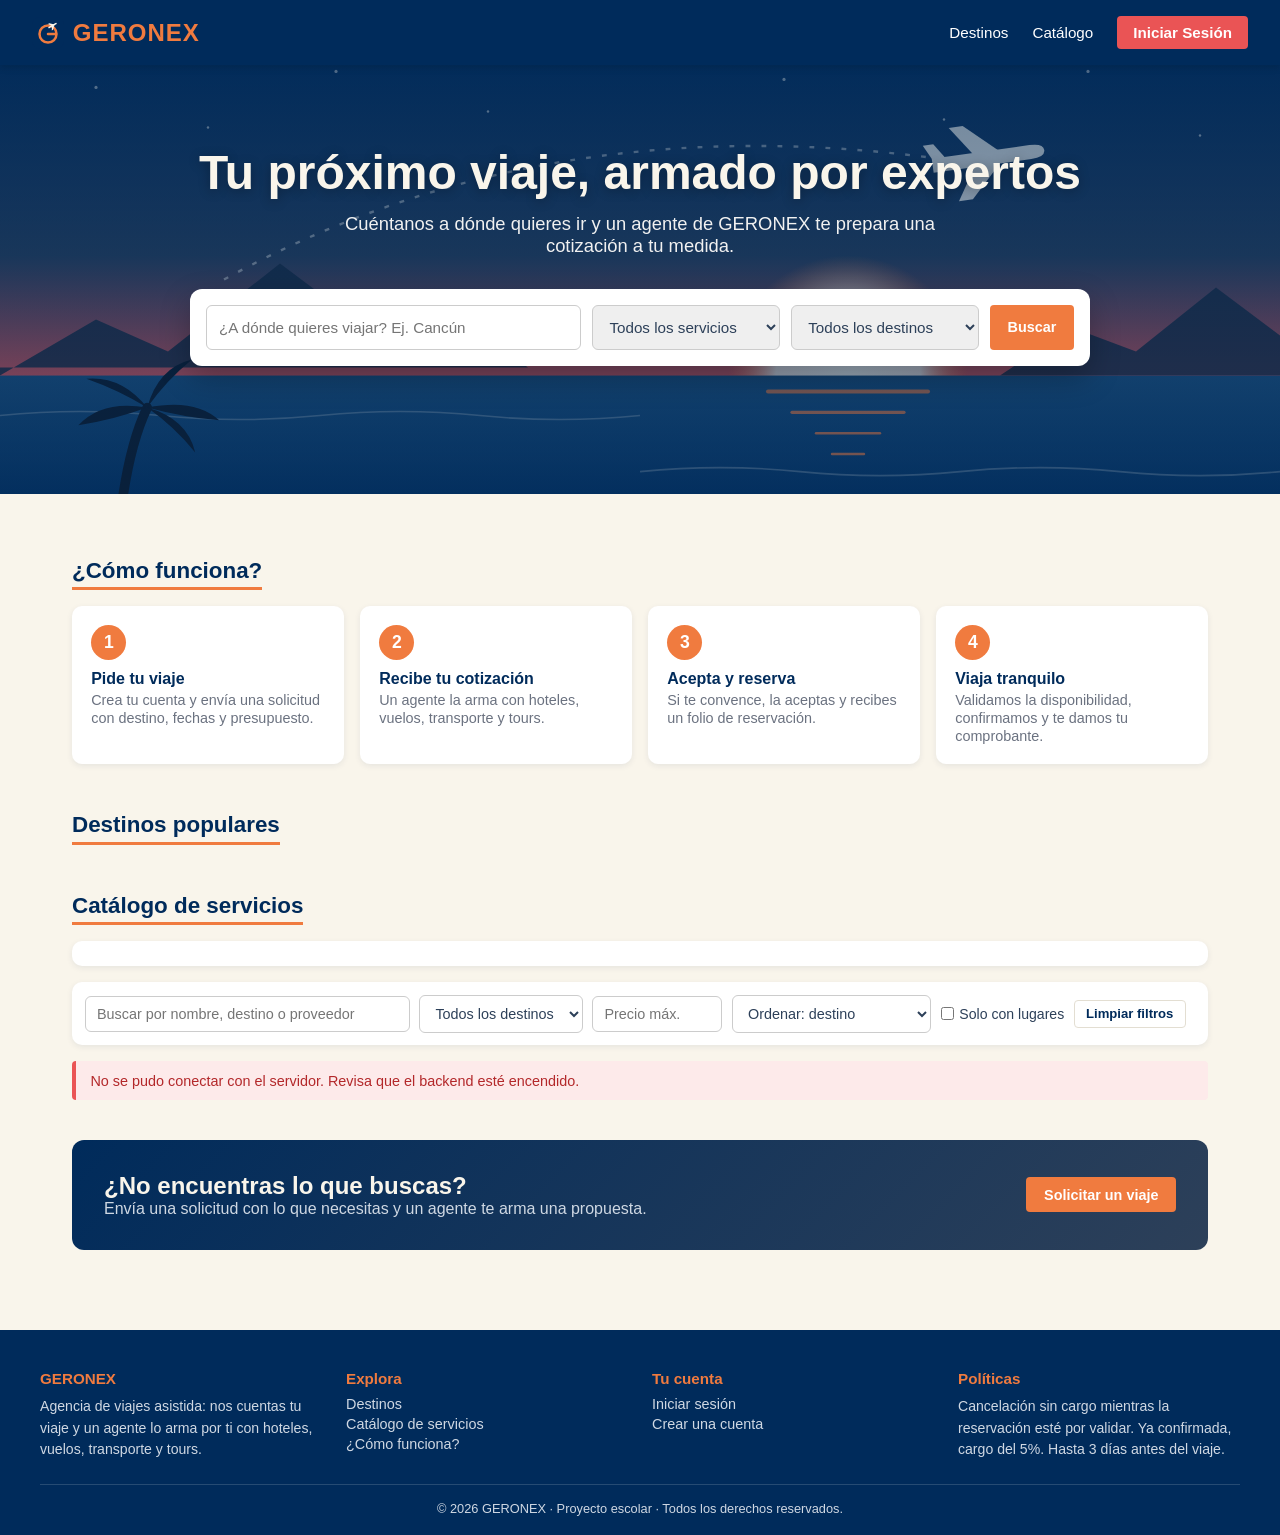
==== GERONEX_Equipo5/index.html @ c66e78e4 "Cambios 2" ====
<!DOCTYPE html>
<html lang="es">
<head>
    <meta charset="UTF-8">
    <meta name="viewport" content="width=device-width, initial-scale=1.0">
    <title>GERONEX - Agencia de Viajes</title>
    <link rel="icon" href="img/logo.svg" type="image/svg+xml">
    <link rel="stylesheet" href="css/geronex.css">
    <style>
        .hero { position:relative; text-align:center; padding:5rem 2rem 6rem; color:#fff;
            background:linear-gradient(rgba(0,43,91,.55), rgba(0,43,91,.35)), url('img/portada.svg') no-repeat center/cover, var(--navy); }
        .hero h1 { font-size:clamp(2rem, 5vw, 3rem); margin-bottom:.8rem; color:var(--bg-color); text-shadow:0 2px 12px rgba(0,0,0,.3); }
        .hero p { font-size:1.15rem; margin:0 auto 2rem; color:#f1f1f1; max-width:640px; }
        .search-box { background:#fff; padding:1rem; border-radius:12px; display:grid; grid-template-columns:2fr 1fr 1fr auto; gap:.7rem; box-shadow:0 12px 30px rgba(0,0,0,.25); max-width:900px; margin:0 auto; }
        .search-box input, .search-box select { padding:.75rem; border:1px solid #ccc; border-radius:6px; font-size:.95rem; color:var(--slate); min-width:0; }
        .hero-datos { display:flex; justify-content:center; gap:2.5rem; flex-wrap:wrap; margin-top:2rem; }
        .hero-datos div { font-size:.85rem; color:#e8eef5; }
        .hero-datos b { display:block; font-size:1.6rem; color:var(--orange); }
        .pasos { display:grid; grid-template-columns:repeat(auto-fit,minmax(200px,1fr)); gap:1rem; margin-bottom:1rem; }
        .paso { background:#fff; border-radius:10px; padding:1.2rem; box-shadow:0 2px 6px rgba(0,43,91,.08); position:relative; overflow:hidden; }
        .paso b { display:flex; align-items:center; justify-content:center; width:2.2rem; height:2.2rem; border-radius:50%; background:var(--orange); color:#fff; font-size:1.1rem; margin-bottom:.6rem; }
        .paso strong { display:block; color:var(--navy); margin-bottom:.2rem; }
        .paso span { color:var(--gris); font-size:.9rem; }
        .destinos { display:grid; grid-template-columns:repeat(auto-fill,minmax(210px,1fr)); gap:1rem; }
        .destino { position:relative; height:170px; border-radius:12px; overflow:hidden; cursor:pointer; border:none; padding:0; text-align:left; box-shadow:0 2px 8px rgba(0,43,91,.12); background:var(--slate); }
        .destino img { width:100%; height:100%; object-fit:cover; transition:transform .5s; }
        .destino:hover img, .destino:focus-visible img { transform:scale(1.07); }
        .destino div { position:absolute; inset:auto 0 0 0; padding:.8rem 1rem; color:#fff; background:linear-gradient(transparent, rgba(0,20,45,.85)); }
        .destino h3 { font-size:1.15rem; }
        .destino span { font-size:.82rem; color:#f1e9d8; }
        .chips { display:flex; gap:.5rem; flex-wrap:wrap; }
        .chip { border:1px solid var(--borde); background:#fff; color:var(--slate); padding:.45rem .9rem; border-radius:999px; cursor:pointer; font-size:.88rem; }
        .chip.activo { background:var(--navy); color:#fff; border-color:var(--navy); }
        .detalle-servicio { max-width:560px; }
        .detalle-servicio img { width:100%; height:200px; object-fit:cover; display:block; }
        .detalle-servicio .cuerpo { padding:1.3rem 1.5rem 1.5rem; }
        .cta { background:linear-gradient(135deg,var(--navy),var(--slate)); color:#fff; border-radius:12px; padding:2rem; display:flex; justify-content:space-between; align-items:center; gap:1rem; flex-wrap:wrap; margin-top:2.5rem; }
        .cta h2 { color:var(--bg-color); }
        .cta p { color:#cfd8e3; }
        @media (max-width:760px) { .search-box { grid-template-columns:1fr; } .hero { padding:3rem 1rem 4rem; } }
    </style>
</head>
<body>
    <nav>
        <a href="index.html" class="nav-logo">GERONEX</a>
        <ul class="nav-links">
            <li><a href="#destinos">Destinos</a></li>
            <li><a href="#catalogo">Catálogo</a></li>
            <li id="nav-sesion"><a href="login.html" class="btn-login-nav">Iniciar Sesión</a></li>
        </ul>
    </nav>

    <header class="hero">
        <h1>Tu próximo viaje, armado por expertos</h1>
        <p>Cuéntanos a dónde quieres ir y un agente de GERONEX te prepara una cotización a tu medida.</p>
        <form class="search-box" id="form-buscar">
            <input type="search" id="buscar-texto" placeholder="¿A dónde quieres viajar? Ej. Cancún" aria-label="Buscar destino o servicio">
            <select id="buscar-categoria" aria-label="Tipo de servicio"><option value="">Todos los servicios</option></select>
            <select id="buscar-destino" aria-label="Destino"><option value="">Todos los destinos</option></select>
            <button class="btn btn-primario" type="submit">Buscar</button>
        </form>
        <div class="hero-datos" id="hero-datos"></div>
    </header>

    <main class="pagina">
        <h2 class="section-title" id="como-funciona">¿Cómo funciona?</h2>
        <div class="pasos">
            <div class="paso"><b>1</b><strong>Pide tu viaje</strong><span>Crea tu cuenta y envía una solicitud con destino, fechas y presupuesto.</span></div>
            <div class="paso"><b>2</b><strong>Recibe tu cotización</strong><span>Un agente la arma con hoteles, vuelos, transporte y tours.</span></div>
            <div class="paso"><b>3</b><strong>Acepta y reserva</strong><span>Si te convence, la aceptas y recibes un folio de reservación.</span></div>
            <div class="paso"><b>4</b><strong>Viaja tranquilo</strong><span>Validamos la disponibilidad, confirmamos y te damos tu comprobante.</span></div>
        </div>

        <h2 class="section-title" id="destinos">Destinos populares</h2>
        <div class="destinos" id="lista-destinos"><div class="esqueleto"></div><div class="esqueleto"></div><div class="esqueleto"></div></div>

        <h2 class="section-title" id="catalogo">Catálogo de servicios</h2>
        <div class="barra-filtros">
            <div class="chips" id="chips"></div>
        </div>
        <div class="barra-filtros">
            <input type="search" id="f-texto" placeholder="Buscar por nombre, destino o proveedor" aria-label="Buscar en el catálogo">
            <select id="f-destino" aria-label="Destino"><option value="">Todos los destinos</option></select>
            <input type="number" id="f-precio" min="0" step="500" placeholder="Precio máx." aria-label="Precio máximo" style="width:130px">
            <select id="f-orden" aria-label="Ordenar">
                <option value="">Ordenar: destino</option>
                <option value="precio-asc">Precio: menor a mayor</option>
                <option value="precio-desc">Precio: mayor a menor</option>
                <option value="nombre">Nombre (A-Z)</option>
                <option value="cupo">Más lugares disponibles</option>
            </select>
            <label><input type="checkbox" id="f-disponibles"> Solo con lugares</label>
            <button class="btn btn-claro btn-chico" type="button" id="f-limpiar">Limpiar filtros</button>
            <span class="contador" id="contador"></span>
        </div>
        <div id="msg-catalogo" class="msg"></div>
        <div class="grid" id="grid"><div class="esqueleto"></div><div class="esqueleto"></div><div class="esqueleto"></div></div>

        <div class="cta">
            <div><h2>¿No encuentras lo que buscas?</h2><p>Envía una solicitud con lo que necesitas y un agente te arma una propuesta.</p></div>
            <a class="btn btn-primario" href="#" id="btn-solicitar">Solicitar un viaje</a>
        </div>
    </main>

    <footer><p>&copy; 2026 GERONEX - Todos los derechos reservados.</p></footer>

    <script src="js/geronex.js"></script>
    <script>
        pintarNav();
        let catalogo = [];
        let categoriaActual = '';
        const $ = id => document.getElementById(id);
        const capital = t => t.charAt(0) + t.slice(1).toLowerCase();

        // Solo los clientes solicitan viajes. Sin sesión, se les invita a entrar.
        function irASolicitar(destino) {
            const rol = Sesion.token() ? Sesion.rol() : null;
            if (!rol) {
                toast('Necesitas iniciar sesión o crear una cuenta para solicitar un viaje.', 'info');
                setTimeout(() => { location.href = 'login.html' + (destino ? '?destino=' + encodeURIComponent(destino) : ''); }, 1200);
            } else if (rol !== 'CLIENTE') {
                toast('Esta opción es para clientes. Tu cuenta es de ' + (NOMBRE_ROL[rol] || rol) + '.', 'error');
            } else {
                location.href = 'cliente.html' + (destino ? '?destino=' + encodeURIComponent(destino) : '');
            }
        }
        $('btn-solicitar').addEventListener('click', ev => { ev.preventDefault(); irASolicitar(); });

        // ------------------------------------------------ destinos populares
        function pintarDestinos() {
            const porDestino = new Map();
            for (const s of catalogo) {
                const d = porDestino.get(s.destino) || { destino: s.destino, servicios: 0, desde: Infinity };
                d.servicios++;
                d.desde = Math.min(d.desde, Number(s.precio));
                porDestino.set(s.destino, d);
            }
            const lista = [...porDestino.values()].sort((a, b) => b.servicios - a.servicios);
            $('lista-destinos').innerHTML = lista.map(d => `
                <button class="destino" data-ir-destino="${esc(d.destino)}" aria-label="Ver servicios en ${esc(d.destino)}">
                    <img src="${imagenDestino(d.destino)}" alt="" loading="lazy">
                    <div><h3>${esc(d.destino)}</h3><span>${d.servicios} servicio(s) · desde ${dinero(d.desde)}</span></div>
                </button>`).join('');
            $('hero-datos').innerHTML = `<div><b>${lista.length}</b>destinos</div><div><b>${catalogo.length}</b>servicios</div>
                <div><b>${new Set(catalogo.map(s => s.proveedor)).size}</b>proveedores</div>`;
            for (const sel of [$('f-destino'), $('buscar-destino')]) {
                sel.insertAdjacentHTML('beforeend', lista.map(d => `<option value="${esc(d.destino)}">${esc(d.destino)}</option>`).join(''));
            }
        }

        $('lista-destinos').addEventListener('click', ev => {
            const b = ev.target.closest('[data-ir-destino]');
            if (!b) return;
            $('f-destino').value = b.dataset.irDestino;
            pintarCatalogo();
            $('catalogo').scrollIntoView({ behavior: 'smooth' });
        });

        // ------------------------------------------------ categorías
        async function cargarCategorias() {
            try {
                const categorias = await api('/categorias', { publica: true });
                const chips = $('chips');
                chips.innerHTML = '<button class="chip activo" data-cat="">🌎 Todos</button>' + categorias.map(c =>
                    `<button class="chip" data-cat="${esc(c.nombre)}">${ICONO_CATEGORIA[c.nombre] || ''} ${esc(NOMBRE_CATEGORIA[c.nombre] || capital(c.nombre))}</button>`).join('');
                $('buscar-categoria').insertAdjacentHTML('beforeend', categorias.map(c =>
                    `<option value="${esc(c.nombre)}">${esc(NOMBRE_CATEGORIA[c.nombre] || capital(c.nombre))}</option>`).join(''));
            } catch (e) { /* si falla, el catálogo mostrará el error */ }
        }
        $('chips').addEventListener('click', ev => {
            const chip = ev.target.closest('.chip');
            if (!chip) return;
            categoriaActual = chip.dataset.cat;
            pintarCatalogo();
        });

        // ------------------------------------------------ catálogo
        function filtrados() {
            const texto = normalizar($('f-texto').value);
            const destino = $('f-destino').value;
            const precioMax = Number($('f-precio').value) || Infinity;
            const soloDisponibles = $('f-disponibles').checked;
            const lista = catalogo.filter(s => (!categoriaActual || s.categoria === categoriaActual)
                && (!destino || s.destino === destino)
                && Number(s.precio) <= precioMax
                && (!soloDisponibles || s.cupoDisponible > 0)
                && (!texto || normalizar(s.nombre + ' ' + s.destino + ' ' + s.proveedor + ' ' + (s.descripcion || '')).includes(texto)));
            const orden = $('f-orden').value;
            const comparar = {
                'precio-asc': (a, b) => a.precio - b.precio, 'precio-desc': (a, b) => b.precio - a.precio,
                'nombre': (a, b) => a.nombre.localeCompare(b.nombre, 'es'), 'cupo': (a, b) => b.cupoDisponible - a.cupoDisponible
            }[orden];
            return comparar ? lista.sort(comparar) : lista;
        }

        function etiquetaCupo(s) {
            if (s.cupoDisponible <= 0) return '<span class="cupo agotado">Agotado</span>';
            if (s.cupoDisponible <= 5) return `<span class="cupo pocos">¡Quedan ${s.cupoDisponible}!</span>`;
            return `<span class="cupo">${s.cupoDisponible} disponibles</span>`;
        }

        function pintarCatalogo() {
            document.querySelectorAll('.chip').forEach(c => c.classList.toggle('activo', c.dataset.cat === categoriaActual));
            const lista = filtrados();
            $('contador').textContent = `${lista.length} de ${catalogo.length} servicios`;
            if (!lista.length) {
                $('grid').innerHTML = '<div class="vacio" style="grid-column:1/-1">No encontramos servicios con esos filtros. Prueba con otros o <a href="#" data-solicitar>solicita un viaje</a> y un agente te ayuda.</div>';
                return;
            }
            const puedeSolicitar = !Sesion.token() || Sesion.rol() === 'CLIENTE';
            $('grid').innerHTML = lista.map(s => `
                <article class="card">
                    <div class="card-imagen"><img src="${imagenDestino(s.destino)}" alt="${esc(s.destino)}" loading="lazy">
                        <span class="etiqueta">${ICONO_CATEGORIA[s.categoria] || ''} ${esc(s.categoria)}</span>${etiquetaCupo(s)}</div>
                    <div class="card-content">
                        <h3>${esc(s.nombre)}</h3>
                        <div class="meta" style="margin-bottom:.4rem">📍 ${esc(s.destino)} · ${esc(s.proveedor)}</div>
                        <p>${esc(s.descripcion || '')}</p>
                        <div class="precio">${dinero(s.precio)} <small>${esc(s.unidad)}</small></div>
                        <div class="acciones">
                            <button class="btn btn-claro" data-detalle="${s.idServicio}">Ver detalle</button>
                            ${puedeSolicitar ? `<button class="btn btn-azul" data-destino="${esc(s.destino)}">Solicitar</button>` : ''}
                        </div>
                    </div>
                </article>`).join('');
        }

        async function cargarServicios() {
            try {
                catalogo = await api('/servicios', { publica: true });
                ocultarMensaje('msg-catalogo');
                pintarDestinos();
                pintarCatalogo();
            } catch (e) {
                $('grid').innerHTML = '';
                $('lista-destinos').innerHTML = '';
                mostrarMensaje('msg-catalogo', textoError(e), 'error');
            }
        }

        // Detalle de un servicio en una ventana
        function abrirDetalle(id) {
            const s = catalogo.find(x => x.idServicio === id);
            if (!s) return;
            const puedeSolicitar = !Sesion.token() || Sesion.rol() === 'CLIENTE';
            const d = document.createElement('dialog');
            d.className = 'dialogo detalle-servicio';
            d.innerHTML = `<img src="${imagenDestino(s.destino)}" alt="${esc(s.destino)}">
                <div class="cuerpo">
                    <div class="fila-titulo"><h3>${esc(s.nombre)}</h3><span class="badge">${ICONO_CATEGORIA[s.categoria] || ''} ${esc(s.categoria)}</span></div>
                    <p style="margin:.4rem 0 1rem">${esc(s.descripcion || 'Sin descripción.')}</p>
                    <div class="datos-grid">
                        <div><span>Destino</span>${esc(s.destino)}</div>
                        <div><span>Proveedor</span>${esc(s.proveedor)}</div>
                        <div><span>Precio</span><strong>${dinero(s.precio)}</strong> ${esc(s.unidad)}</div>
                        <div><span>Disponibilidad</span>${s.cupoDisponible > 0 ? s.cupoDisponible + ' lugares' : 'Agotado'}</div>
                    </div>
                    <p class="meta" style="margin-top:1rem">El precio final lo confirma tu agente en la cotización, según tus fechas y número de personas.</p>
                    <div class="acciones" style="justify-content:flex-end">
                        <button class="btn btn-claro" data-cerrar>Cerrar</button>
                        ${puedeSolicitar ? `<button class="btn btn-primario" data-destino="${esc(s.destino)}">Solicitar viaje a ${esc(s.destino)}</button>` : ''}
                    </div>
                </div>`;
            document.body.appendChild(d);
            const cerrar = () => { d.close(); d.remove(); };
            d.addEventListener('cancel', ev => { ev.preventDefault(); cerrar(); });
            d.addEventListener('click', ev => {
                if (ev.target === d || ev.target.closest('[data-cerrar]')) return cerrar();
                const b = ev.target.closest('[data-destino]');
                if (b) { cerrar(); irASolicitar(b.dataset.destino); }
            });
            d.showModal();
        }

        $('grid').addEventListener('click', ev => {
            const detalle = ev.target.closest('[data-detalle]');
            if (detalle) return abrirDetalle(Number(detalle.dataset.detalle));
            const boton = ev.target.closest('[data-destino]');
            if (boton) return irASolicitar(boton.dataset.destino);
            if (ev.target.closest('[data-solicitar]')) { ev.preventDefault(); irASolicitar($('f-destino').value); }
        });

        for (const id of ['f-texto', 'f-precio']) $(id).addEventListener('input', pintarCatalogo);
        for (const id of ['f-destino', 'f-orden', 'f-disponibles']) $(id).addEventListener('change', pintarCatalogo);
        $('f-limpiar').addEventListener('click', () => {
            $('f-texto').value = ''; $('f-destino').value = ''; $('f-precio').value = ''; $('f-orden').value = '';
            $('f-disponibles').checked = false; categoriaActual = '';
            pintarCatalogo();
        });

        // El buscador de la portada llena los filtros del catálogo
        $('form-buscar').addEventListener('submit', ev => {
            ev.preventDefault();
            categoriaActual = $('buscar-categoria').value;
            $('f-texto').value = $('buscar-texto').value;
            $('f-destino').value = $('buscar-destino').value;
            pintarCatalogo();
            $('catalogo').scrollIntoView({ behavior: 'smooth' });
        });

        cargarCategorias().then(cargarServicios);
    </script>
</body>
</html>
---- GERONEX_Equipo5/css/geronex.css ----
/* =====================================================================
   GERONEX - estilos compartidos (misma paleta de siempre)
   ===================================================================== */
:root { --bg-color:#F9F5EB; --coral:#EA5455; --orange:#F07B3F; --slate:#2D4059; --navy:#002B5B;
        --borde:#e3ded2; --gris:#6b7280; --verde:#1f7a4d; --verde-claro:#e6f4ec; --ambar:#a15c07; --ambar-claro:#fdf1dc; }
* { margin:0; padding:0; box-sizing:border-box; font-family:'Segoe UI',Tahoma,Geneva,Verdana,sans-serif; }
body { background:var(--bg-color); color:var(--slate); min-height:100vh; display:flex; flex-direction:column; }
main { flex:1; }

/* ---------- Navegación ---------- */
nav { background:var(--navy); color:#fff; display:flex; justify-content:space-between; align-items:center; gap:1rem; flex-wrap:wrap; padding:1rem 2rem; position:sticky; top:0; z-index:1000; box-shadow:0 4px 6px rgba(0,0,0,.1); }
.nav-logo { font-size:1.5rem; font-weight:bold; letter-spacing:1px; color:var(--orange); text-decoration:none; }
.nav-links { list-style:none; display:flex; gap:1.5rem; align-items:center; flex-wrap:wrap; }
.nav-links a { color:#fff; text-decoration:none; font-size:.95rem; transition:color .3s; }
.nav-links a:hover, .nav-links a.activo { color:var(--orange); }
.nav-links a.activo { font-weight:600; }
.btn-login-nav { background:var(--coral); padding:.5rem 1rem; border-radius:4px; font-weight:bold; }
.btn-login-nav:hover { background:#d64344; color:#fff !important; }
.nav-usuario { color:var(--bg-color); font-size:.85rem; opacity:.85; }
#nav-sesion { display:flex; gap:1.2rem; align-items:center; flex-wrap:wrap; }

/* ---------- Formularios de cuenta (login, mi cuenta) ---------- */
.auth-container { max-width:500px; margin:2rem auto; background:#fff; padding:2.5rem; border-radius:8px; box-shadow:0 8px 16px rgba(0,0,0,.1); }
.auth-container h2 { color:var(--navy); margin-bottom:.4rem; text-align:center; }
.sub { text-align:center; color:#777; font-size:.9rem; margin-bottom:1.5rem; }
.datos { display:grid; grid-template-columns:auto 1fr; gap:.4rem 1rem; margin-bottom:1.5rem; font-size:.95rem; }
.datos dt { font-weight:600; }
.form-group { margin-bottom:1.2rem; }
.form-group label { display:block; margin-bottom:.4rem; font-weight:600; font-size:.92rem; }
.form-group input, .form-group select, .form-group textarea { width:100%; padding:.7rem; border:1px solid #ccc; border-radius:4px; font-size:.95rem; background:#fff; color:var(--slate); }
.form-group textarea { resize:vertical; min-height:70px; }
input:focus-visible, select:focus-visible, textarea:focus-visible, button:focus-visible, a:focus-visible { outline:2px solid var(--orange); outline-offset:2px; }
.btn-submit { width:100%; background:var(--orange); color:#fff; border:none; padding:.75rem; border-radius:4px; font-weight:bold; cursor:pointer; transition:background .3s; margin-top:.5rem; font-size:.95rem; }
.btn-submit:hover { background:var(--coral); }
.btn-submit:disabled, .btn:disabled { opacity:.6; cursor:wait; }

/* ---------- Mensajes ---------- */
.msg { display:none; margin-top:.8rem; padding:.7rem .9rem; border-radius:4px; font-size:.9rem; }
.msg-error { display:block; background:#fdeaea; color:#b3282a; border-left:4px solid var(--coral); }
.msg-ok { display:block; background:#e8eef5; color:var(--navy); border-left:4px solid var(--navy); }

/* ---------- Páginas de trabajo ---------- */
.pagina { max-width:1200px; width:100%; margin:2rem auto; padding:0 2rem; }
.encabezado { display:flex; justify-content:space-between; align-items:flex-end; gap:1rem; flex-wrap:wrap; margin-bottom:1.5rem; }
.encabezado h1 { color:var(--navy); font-size:1.8rem; }
.encabezado p { color:var(--gris); font-size:.95rem; margin-top:.2rem; }
.actualizado { color:var(--gris); font-size:.8rem; }
.section-title { font-size:1.4rem; color:var(--navy); margin:2rem 0 1rem; border-bottom:3px solid var(--orange); display:inline-block; padding-bottom:.2rem; }
.panel { background:#fff; border-radius:8px; box-shadow:0 2px 6px rgba(0,43,91,.08); padding:1.5rem; margin-bottom:1.25rem; }
.panel h3 { color:var(--navy); margin-bottom:.6rem; }
.dos-columnas { display:grid; grid-template-columns:minmax(0,1fr) minmax(0,1.4fr); gap:1.5rem; align-items:start; }
.form-fila { display:grid; grid-template-columns:repeat(auto-fit,minmax(150px,1fr)); gap:0 1rem; }
.vacio { color:var(--gris); text-align:center; padding:2rem 1rem; background:#fff; border-radius:8px; border:2px dashed var(--borde); }
.meta { color:var(--gris); font-size:.88rem; }
.meta strong { color:var(--slate); }
.fila-titulo { display:flex; justify-content:space-between; align-items:flex-start; gap:1rem; flex-wrap:wrap; margin-bottom:.4rem; }
.acciones { display:flex; gap:.6rem; flex-wrap:wrap; margin-top:1rem; }
.total { font-size:1.25rem; font-weight:700; color:var(--navy); }
.lista-seleccionable .panel { cursor:pointer; border:2px solid transparent; transition:border-color .2s; }
.lista-seleccionable .panel:hover { border-color:var(--borde); }
.lista-seleccionable .panel.seleccionada { border-color:var(--orange); }

/* ---------- Botones ---------- */
.btn { display:inline-block; border:none; border-radius:4px; padding:.6rem 1.1rem; font-weight:600; font-size:.9rem; cursor:pointer; text-decoration:none; text-align:center; transition:background .2s, opacity .2s; }
.btn-primario { background:var(--orange); color:#fff; }
.btn-primario:hover { background:var(--coral); }
.btn-azul { background:var(--navy); color:#fff; }
.btn-azul:hover { background:var(--slate); }
.btn-verde { background:var(--verde); color:#fff; }
.btn-verde:hover { background:#17603c; }
.btn-peligro { background:#fff; color:#b3282a; border:1px solid #e9b4b4; }
.btn-peligro:hover { background:#fdeaea; }
.btn-claro { background:#fff; color:var(--navy); border:1px solid var(--borde); }
.btn-claro:hover { background:var(--bg-color); }
.btn-chico { padding:.35rem .7rem; font-size:.82rem; }

/* ---------- Etiquetas de estatus ---------- */
.badge { display:inline-block; padding:.2rem .6rem; border-radius:999px; font-size:.78rem; font-weight:700; white-space:nowrap; background:#eef1f5; color:var(--slate); }
.badge-NUEVA, .badge-ENVIADA, .badge-POR_VALIDAR { background:var(--ambar-claro); color:var(--ambar); }
.badge-COTIZADA { background:#e8eef5; color:var(--navy); }
.badge-ACEPTADA, .badge-CONFIRMADA, .badge-ACTIVO { background:var(--verde-claro); color:var(--verde); }
.badge-RECHAZADA, .badge-CANCELADA, .badge-INACTIVO, .badge-BLOQUEADO { background:#fdeaea; color:#b3282a; }

/* ---------- Tablas ---------- */
.tabla-wrap { overflow-x:auto; }
table.tabla { width:100%; border-collapse:collapse; font-size:.9rem; }
.tabla th { text-align:left; color:var(--gris); font-weight:600; font-size:.8rem; text-transform:uppercase; letter-spacing:.03em; padding:.5rem .6rem; border-bottom:2px solid var(--borde); }
.tabla td { padding:.6rem; border-bottom:1px solid #f0ece2; vertical-align:middle; }
.tabla td.num, .tabla th.num { text-align:right; font-variant-numeric:tabular-nums; }
.tabla tfoot td { font-weight:700; border-bottom:none; }
.tabla input[type=number] { width:70px; padding:.3rem; border:1px solid #ccc; border-radius:4px; }

/* ---------- Catálogo ---------- */
.grid { display:grid; grid-template-columns:repeat(auto-fill,minmax(260px,1fr)); gap:1.5rem; }
.card { background:#fff; border-radius:8px; overflow:hidden; box-shadow:0 2px 6px rgba(0,43,91,.08); transition:transform .3s, box-shadow .3s; display:flex; flex-direction:column; }
.card:hover { transform:translateY(-4px); box-shadow:0 10px 20px rgba(0,43,91,.15); }
.card-cabecera { height:90px; display:flex; align-items:center; justify-content:space-between; padding:0 1.2rem; color:#fff; font-size:2.2rem; }
.card-cabecera span { font-size:.75rem; font-weight:700; letter-spacing:.08em; background:rgba(255,255,255,.2); padding:.25rem .6rem; border-radius:999px; }
.cat-HOTEL { background:linear-gradient(135deg,var(--navy),var(--slate)); }
.cat-VUELO { background:linear-gradient(135deg,var(--orange),var(--coral)); }
.cat-TRANSPORTE { background:linear-gradient(135deg,var(--slate),#4b6584); }
.cat-PAQUETE { background:linear-gradient(135deg,var(--coral),#b83b5e); }
.card-content { padding:1.2rem; display:flex; flex-direction:column; flex:1; }
.card-content h3 { color:var(--navy); margin-bottom:.3rem; font-size:1.05rem; }
.card-content p { color:#666; font-size:.88rem; margin-bottom:.8rem; flex:1; }
.precio { font-size:1.2rem; font-weight:700; color:var(--navy); }
.precio small { font-size:.8rem; font-weight:400; color:var(--gris); }

/* ---------- Comprobante ---------- */
.comprobante { max-width:820px; margin:2rem auto; background:#fff; border-radius:8px; box-shadow:0 8px 16px rgba(0,0,0,.08); overflow:hidden; }
.comprobante-cabecera { background:var(--navy); color:#fff; padding:1.5rem 2rem; display:flex; justify-content:space-between; align-items:center; gap:1rem; flex-wrap:wrap; }
.comprobante-cabecera .folio { font-size:1.6rem; font-weight:700; letter-spacing:.05em; color:var(--orange); }
.comprobante-cuerpo { padding:1.5rem 2rem 2rem; }
.comprobante-cuerpo h3 { color:var(--navy); font-size:1rem; margin:1.4rem 0 .6rem; text-transform:uppercase; letter-spacing:.04em; }
.datos-grid { display:grid; grid-template-columns:repeat(auto-fit,minmax(200px,1fr)); gap:.6rem 1.5rem; }
.datos-grid div span { display:block; font-size:.78rem; color:var(--gris); }
.aviso { padding:.8rem 1rem; border-radius:6px; font-size:.9rem; margin-top:1rem; }
.aviso-ambar { background:var(--ambar-claro); color:var(--ambar); }
.aviso-rojo { background:#fdeaea; color:#b3282a; }
.aviso-verde { background:var(--verde-claro); color:var(--verde); }

footer { background:var(--navy); color:#fff; text-align:center; padding:1.5rem; margin-top:3rem; }

/* =====================================================================
   Mejoras (noviembre 2026): misma paleta, más componentes
   ===================================================================== */

/* ---------- Logo y menú de celular ---------- */
.nav-logo { display:inline-flex; align-items:center; gap:.55rem; }
.nav-logo img { width:32px; height:32px; border-radius:8px; }
.nav-menu { display:none; background:none; border:1px solid rgba(255,255,255,.35); border-radius:6px; padding:.45rem .5rem; cursor:pointer; }
.nav-menu span { display:block; width:22px; height:2px; background:#fff; margin:4px 0; transition:transform .2s, opacity .2s; }
nav.abierto .nav-menu span:nth-child(1) { transform:translateY(6px) rotate(45deg); }
nav.abierto .nav-menu span:nth-child(2) { opacity:0; }
nav.abierto .nav-menu span:nth-child(3) { transform:translateY(-6px) rotate(-45deg); }

/* ---------- Botones extra ---------- */
.btn-rojo { background:var(--coral); color:#fff; }
.btn-rojo:hover { background:#c93c3d; }
.btn:active:not(:disabled), .btn-submit:active:not(:disabled) { transform:translateY(1px); }
.btn-icono { display:inline-flex; align-items:center; gap:.4rem; }

/* ---------- Avisos flotantes (toast) ---------- */
#toasts { position:fixed; right:1rem; bottom:1rem; display:flex; flex-direction:column; gap:.5rem; z-index:3000; max-width:min(380px, calc(100vw - 2rem)); }
.toast { background:var(--navy); color:#fff; padding:.8rem 1rem; border-radius:8px; box-shadow:0 10px 24px rgba(0,0,0,.2); font-size:.9rem; border-left:5px solid var(--orange); animation:entrar .25s ease-out; }
.toast-ok { border-left-color:#3ccf8e; }
.toast-error { background:#7d1d1e; border-left-color:var(--coral); }
.toast.saliendo { opacity:0; transform:translateY(8px); transition:opacity .3s, transform .3s; }
@keyframes entrar { from { opacity:0; transform:translateY(10px); } to { opacity:1; transform:none; } }

/* ---------- Ventana de confirmación ---------- */
.dialogo { border:none; border-radius:12px; padding:0; max-width:440px; width:calc(100% - 2rem); box-shadow:0 20px 50px rgba(0,0,0,.3); color:var(--slate); }
.dialogo::backdrop { background:rgba(0,43,91,.45); }
.dialogo form { padding:1.5rem; }
.dialogo h3 { color:var(--navy); margin-bottom:.5rem; }
.dialogo p { color:var(--gris); font-size:.95rem; }
.dialogo .acciones { justify-content:flex-end; margin-top:1.2rem; }
.dialogo textarea { width:100%; padding:.6rem; border:1px solid #ccc; border-radius:4px; min-height:80px; resize:vertical; margin-top:.3rem; }
.dialogo .form-group { margin:1rem 0 0; }

/* ---------- Tarjetas de resumen (KPIs) ---------- */
.kpis { display:grid; grid-template-columns:repeat(auto-fit,minmax(150px,1fr)); gap:1rem; margin-bottom:1.5rem; }
.kpi { background:#fff; border-radius:10px; padding:1rem 1.1rem; box-shadow:0 2px 6px rgba(0,43,91,.08); border-top:4px solid var(--navy); }
.kpi b { display:block; font-size:1.7rem; color:var(--navy); line-height:1.1; font-variant-numeric:tabular-nums; }
.kpi span { color:var(--gris); font-size:.85rem; }
.kpi-naranja { border-top-color:var(--orange); } .kpi-naranja b { color:var(--orange); }
.kpi-verde { border-top-color:var(--verde); } .kpi-verde b { color:var(--verde); }
.kpi-rojo { border-top-color:var(--coral); } .kpi-rojo b { color:var(--coral); }
.kpi-ambar { border-top-color:#e0a030; } .kpi-ambar b { color:var(--ambar); }

/* ---------- Barra de filtros ---------- */
.barra-filtros { display:flex; gap:.6rem; flex-wrap:wrap; align-items:center; background:#fff; padding:.8rem; border-radius:10px; box-shadow:0 2px 6px rgba(0,43,91,.08); margin-bottom:1rem; }
.barra-filtros input[type=search], .barra-filtros input[type=text], .barra-filtros input[type=number], .barra-filtros select { padding:.55rem .7rem; border:1px solid #ccc; border-radius:6px; font-size:.9rem; color:var(--slate); background:#fff; }
.barra-filtros input[type=search] { flex:1 1 200px; min-width:0; }
.barra-filtros label { font-size:.88rem; display:inline-flex; align-items:center; gap:.35rem; cursor:pointer; }
.barra-filtros .contador { margin-left:auto; color:var(--gris); font-size:.85rem; }

/* ---------- Pestañas (segmentos) ---------- */
.pestanas { display:flex; gap:.3rem; flex-wrap:wrap; background:#efe9db; padding:.3rem; border-radius:999px; width:fit-content; max-width:100%; margin-bottom:1rem; }
.pestanas button { border:none; background:none; padding:.45rem .9rem; border-radius:999px; cursor:pointer; font-size:.88rem; color:var(--slate); font-weight:600; }
.pestanas button.activo { background:var(--navy); color:#fff; }
.pestanas button .n { display:inline-block; min-width:1.4em; padding:0 .35em; margin-left:.3rem; border-radius:999px; background:rgba(0,0,0,.08); font-size:.75rem; }
.pestanas button.activo .n { background:rgba(255,255,255,.2); }

/* ---------- Progreso de una solicitud ---------- */
.pasos-viaje { display:flex; list-style:none; margin:.9rem 0 .3rem; counter-reset:paso; }
.pasos-viaje li { flex:1; position:relative; text-align:center; font-size:.75rem; color:var(--gris); padding-top:1.9rem; }
.pasos-viaje li::before { counter-increment:paso; content:counter(paso); position:absolute; top:0; left:50%; transform:translateX(-50%); width:1.5rem; height:1.5rem; border-radius:50%; background:#e7e2d6; color:var(--gris); font-weight:700; line-height:1.5rem; font-size:.75rem; z-index:1; }
.pasos-viaje li::after { content:''; position:absolute; top:.7rem; left:-50%; width:100%; height:3px; background:#e7e2d6; }
.pasos-viaje li:first-child::after { display:none; }
.pasos-viaje li.hecho { color:var(--verde); }
.pasos-viaje li.hecho::before { content:'✓'; background:var(--verde); color:#fff; }
.pasos-viaje li.hecho::after, .pasos-viaje li.actual::after { background:var(--verde); }
.pasos-viaje li.actual { color:var(--navy); font-weight:700; }
.pasos-viaje li.actual::before { background:var(--orange); color:#fff; box-shadow:0 0 0 4px rgba(240,123,63,.25); }
.pasos-viaje li.fallo::before { content:'✕'; background:var(--coral); color:#fff; }
.pasos-viaje li.fallo { color:#b3282a; }

/* ---------- Tarjeta con imagen de destino ---------- */
.card-imagen { position:relative; height:150px; overflow:hidden; background:var(--slate); }
.card-imagen img { width:100%; height:100%; object-fit:cover; display:block; transition:transform .5s; }
.card:hover .card-imagen img { transform:scale(1.05); }
.card-imagen .etiqueta { position:absolute; top:.7rem; left:.7rem; background:rgba(0,43,91,.85); color:#fff; font-size:.72rem; font-weight:700; letter-spacing:.06em; padding:.25rem .6rem; border-radius:999px; }
.card-imagen .cupo { position:absolute; top:.7rem; right:.7rem; background:#fff; color:var(--navy); font-size:.72rem; font-weight:700; padding:.25rem .6rem; border-radius:999px; }
.card-imagen .cupo.pocos { background:var(--orange); color:#fff; }
.card-imagen .cupo.agotado { background:var(--coral); color:#fff; }
.card .acciones { margin-top:.8rem; }
.card .acciones .btn { flex:1; }

/* ---------- Banda con imagen (encabezados de detalle) ---------- */
.banda-destino { height:120px; border-radius:8px 8px 0 0; background-size:cover; background-position:center; margin:-1.5rem -1.5rem 1rem; position:relative; }
.banda-destino::after { content:''; position:absolute; inset:0; background:linear-gradient(transparent 40%, rgba(0,43,91,.55)); border-radius:inherit; }
.miniatura { width:56px; height:56px; border-radius:8px; object-fit:cover; flex-shrink:0; }
.fila-con-imagen { display:flex; gap:.9rem; align-items:flex-start; }
.fila-con-imagen > div { flex:1; min-width:0; }

/* ---------- Carga (esqueleto) ---------- */
.esqueleto { background:linear-gradient(90deg,#eee8da 25%,#f7f2e7 50%,#eee8da 75%); background-size:200% 100%; animation:brillo 1.2s infinite; border-radius:8px; min-height:120px; }
@keyframes brillo { to { background-position:-200% 0; } }

/* ---------- Pie de página ---------- */
.pie { background:var(--navy); color:#cfd8e3; margin-top:3rem; padding:2.5rem 2rem 1.2rem; text-align:left; }
.pie-grid { max-width:1200px; margin:0 auto; display:grid; grid-template-columns:repeat(auto-fit,minmax(200px,1fr)); gap:1.5rem; }
.pie h4 { color:var(--orange); margin-bottom:.6rem; font-size:.95rem; }
.pie a { color:#cfd8e3; text-decoration:none; display:block; font-size:.9rem; margin:.25rem 0; }
.pie a:hover { color:#fff; }
.pie p { font-size:.88rem; line-height:1.5; }
.pie-final { max-width:1200px; margin:1.5rem auto 0; padding-top:1rem; border-top:1px solid rgba(255,255,255,.15); font-size:.8rem; text-align:center; }

@media (prefers-reduced-motion:reduce) { *, *::before, *::after { animation:none !important; transition:none !important; } }

@media (max-width:900px) { .dos-columnas { grid-template-columns:minmax(0,1fr); } }
@media (max-width:760px) {
  .nav-menu { display:block; }
  nav .nav-links { display:none; width:100%; flex-direction:column; align-items:flex-start; gap:.9rem; padding:.6rem 0 .3rem; }
  nav.abierto .nav-links, nav.abierto #nav-sesion { display:flex; }
  #nav-sesion { flex-direction:column; align-items:flex-start; }
  .barra-filtros .contador { margin-left:0; width:100%; }
}
@media (max-width:600px) { nav { padding:1rem; } .auth-container { margin:1rem; padding:1.5rem; } .pagina { padding:0 1rem; } .kpi b { font-size:1.4rem; } }
@media print {
  nav, footer, .no-imprimir, #toasts { display:none !important; }
  body { background:#fff; }
  .comprobante { box-shadow:none; margin:0; max-width:none; }
  .comprobante-cabecera { -webkit-print-color-adjust:exact; print-color-adjust:exact; }
}
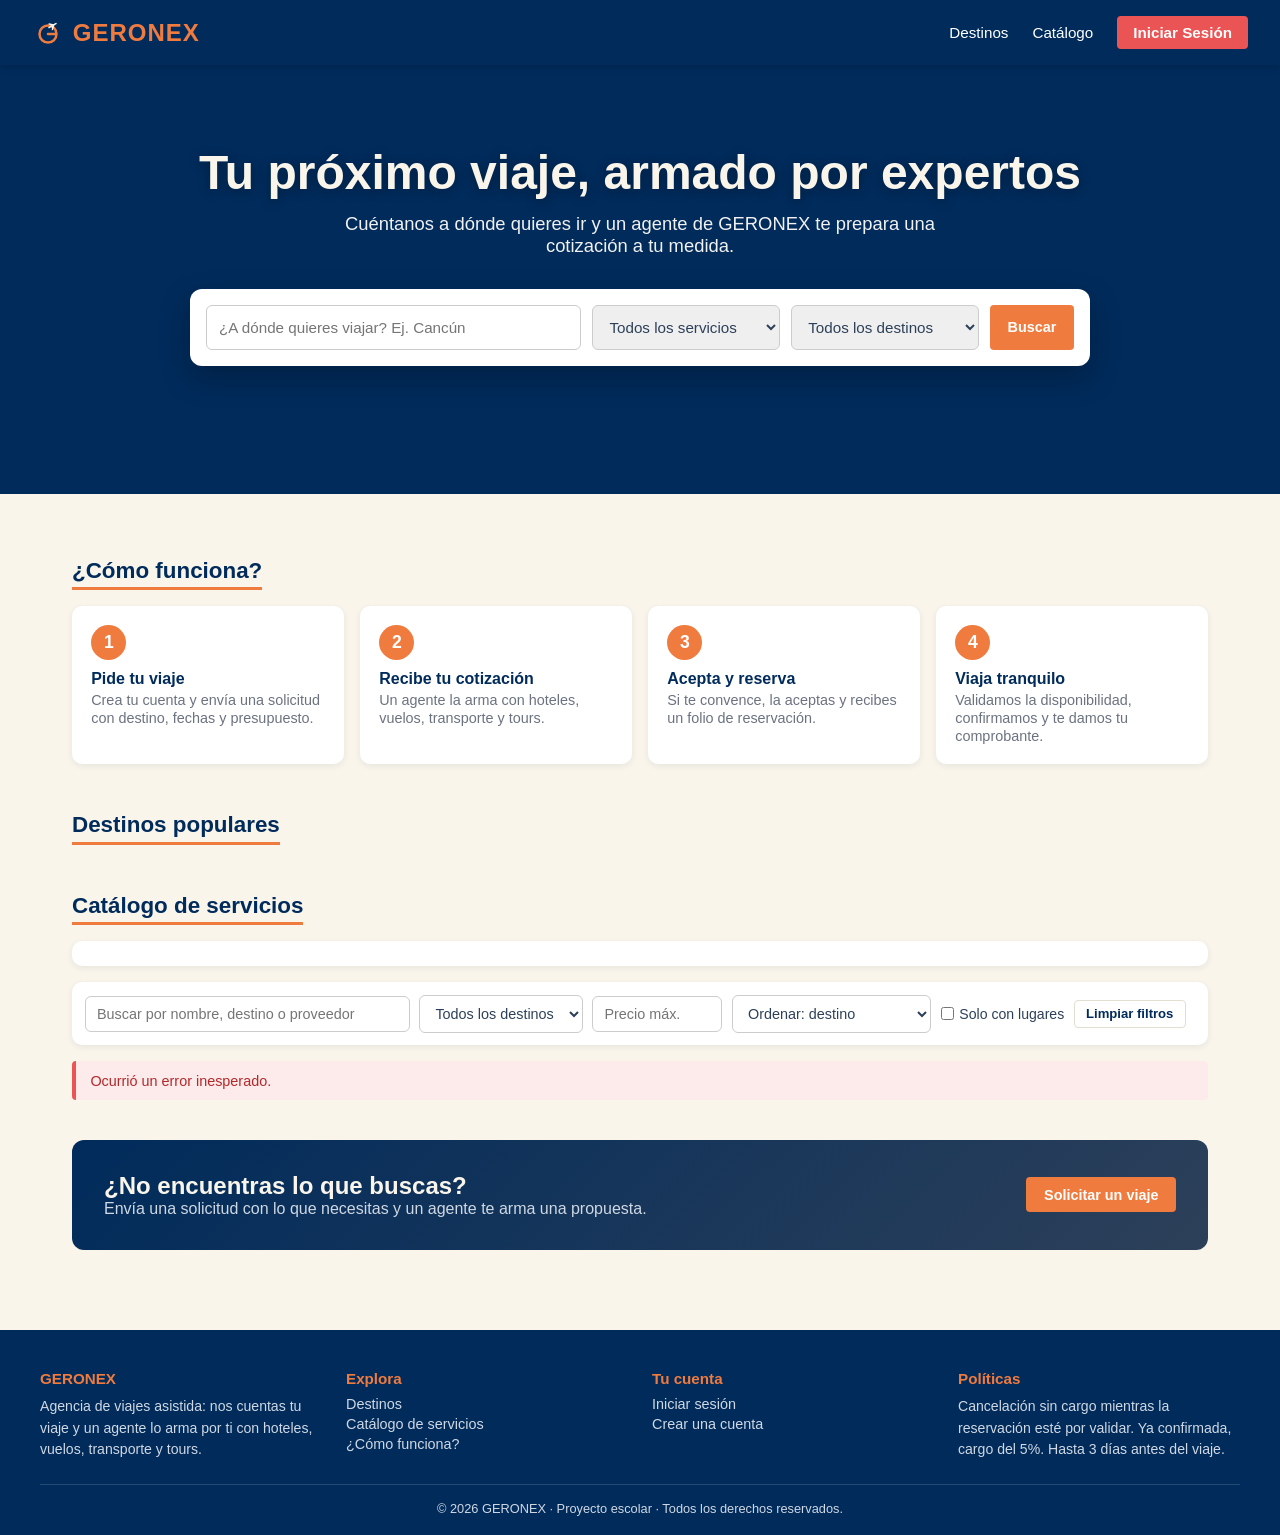
==== commit 3ed3ea5d: "Web: CSS y JS de cada página en archivos propios; API en el mismo origen fuera de IntelliJ - Los blo" ====
--- a/GERONEX_Equipo5/index.html
+++ b/GERONEX_Equipo5/index.html
@@ -6,39 +6,7 @@
     <title>GERONEX - Agencia de Viajes</title>
     <link rel="icon" href="img/logo.svg" type="image/svg+xml">
     <link rel="stylesheet" href="css/geronex.css">
-    <style>
-        .hero { position:relative; text-align:center; padding:5rem 2rem 6rem; color:#fff;
-            background:linear-gradient(rgba(0,43,91,.55), rgba(0,43,91,.35)), url('img/portada.svg') no-repeat center/cover, var(--navy); }
-        .hero h1 { font-size:clamp(2rem, 5vw, 3rem); margin-bottom:.8rem; color:var(--bg-color); text-shadow:0 2px 12px rgba(0,0,0,.3); }
-        .hero p { font-size:1.15rem; margin:0 auto 2rem; color:#f1f1f1; max-width:640px; }
-        .search-box { background:#fff; padding:1rem; border-radius:12px; display:grid; grid-template-columns:2fr 1fr 1fr auto; gap:.7rem; box-shadow:0 12px 30px rgba(0,0,0,.25); max-width:900px; margin:0 auto; }
-        .search-box input, .search-box select { padding:.75rem; border:1px solid #ccc; border-radius:6px; font-size:.95rem; color:var(--slate); min-width:0; }
-        .hero-datos { display:flex; justify-content:center; gap:2.5rem; flex-wrap:wrap; margin-top:2rem; }
-        .hero-datos div { font-size:.85rem; color:#e8eef5; }
-        .hero-datos b { display:block; font-size:1.6rem; color:var(--orange); }
-        .pasos { display:grid; grid-template-columns:repeat(auto-fit,minmax(200px,1fr)); gap:1rem; margin-bottom:1rem; }
-        .paso { background:#fff; border-radius:10px; padding:1.2rem; box-shadow:0 2px 6px rgba(0,43,91,.08); position:relative; overflow:hidden; }
-        .paso b { display:flex; align-items:center; justify-content:center; width:2.2rem; height:2.2rem; border-radius:50%; background:var(--orange); color:#fff; font-size:1.1rem; margin-bottom:.6rem; }
-        .paso strong { display:block; color:var(--navy); margin-bottom:.2rem; }
-        .paso span { color:var(--gris); font-size:.9rem; }
-        .destinos { display:grid; grid-template-columns:repeat(auto-fill,minmax(210px,1fr)); gap:1rem; }
-        .destino { position:relative; height:170px; border-radius:12px; overflow:hidden; cursor:pointer; border:none; padding:0; text-align:left; box-shadow:0 2px 8px rgba(0,43,91,.12); background:var(--slate); }
-        .destino img { width:100%; height:100%; object-fit:cover; transition:transform .5s; }
-        .destino:hover img, .destino:focus-visible img { transform:scale(1.07); }
-        .destino div { position:absolute; inset:auto 0 0 0; padding:.8rem 1rem; color:#fff; background:linear-gradient(transparent, rgba(0,20,45,.85)); }
-        .destino h3 { font-size:1.15rem; }
-        .destino span { font-size:.82rem; color:#f1e9d8; }
-        .chips { display:flex; gap:.5rem; flex-wrap:wrap; }
-        .chip { border:1px solid var(--borde); background:#fff; color:var(--slate); padding:.45rem .9rem; border-radius:999px; cursor:pointer; font-size:.88rem; }
-        .chip.activo { background:var(--navy); color:#fff; border-color:var(--navy); }
-        .detalle-servicio { max-width:560px; }
-        .detalle-servicio img { width:100%; height:200px; object-fit:cover; display:block; }
-        .detalle-servicio .cuerpo { padding:1.3rem 1.5rem 1.5rem; }
-        .cta { background:linear-gradient(135deg,var(--navy),var(--slate)); color:#fff; border-radius:12px; padding:2rem; display:flex; justify-content:space-between; align-items:center; gap:1rem; flex-wrap:wrap; margin-top:2.5rem; }
-        .cta h2 { color:var(--bg-color); }
-        .cta p { color:#cfd8e3; }
-        @media (max-width:760px) { .search-box { grid-template-columns:1fr; } .hero { padding:3rem 1rem 4rem; } }
-    </style>
+    <link rel="stylesheet" href="css/index.css">
 </head>
 <body>
     <nav>
@@ -81,7 +49,7 @@
         <div class="barra-filtros">
             <input type="search" id="f-texto" placeholder="Buscar por nombre, destino o proveedor" aria-label="Buscar en el catálogo">
             <select id="f-destino" aria-label="Destino"><option value="">Todos los destinos</option></select>
-            <input type="number" id="f-precio" min="0" step="500" placeholder="Precio máx." aria-label="Precio máximo" style="width:130px">
+            <input type="number" id="f-precio" min="0" step="500" placeholder="Precio máx." aria-label="Precio máximo" class="ancho-precio">
             <select id="f-orden" aria-label="Ordenar">
                 <option value="">Ordenar: destino</option>
                 <option value="precio-asc">Precio: menor a mayor</option>
@@ -105,200 +73,6 @@
     <footer><p>&copy; 2026 GERONEX - Todos los derechos reservados.</p></footer>
 
     <script src="js/geronex.js"></script>
-    <script>
-        pintarNav();
-        let catalogo = [];
-        let categoriaActual = '';
-        const $ = id => document.getElementById(id);
-        const capital = t => t.charAt(0) + t.slice(1).toLowerCase();
-
-        // Solo los clientes solicitan viajes. Sin sesión, se les invita a entrar.
-        function irASolicitar(destino) {
-            const rol = Sesion.token() ? Sesion.rol() : null;
-            if (!rol) {
-                toast('Necesitas iniciar sesión o crear una cuenta para solicitar un viaje.', 'info');
-                setTimeout(() => { location.href = 'login.html' + (destino ? '?destino=' + encodeURIComponent(destino) : ''); }, 1200);
-            } else if (rol !== 'CLIENTE') {
-                toast('Esta opción es para clientes. Tu cuenta es de ' + (NOMBRE_ROL[rol] || rol) + '.', 'error');
-            } else {
-                location.href = 'cliente.html' + (destino ? '?destino=' + encodeURIComponent(destino) : '');
-            }
-        }
-        $('btn-solicitar').addEventListener('click', ev => { ev.preventDefault(); irASolicitar(); });
-
-        // ------------------------------------------------ destinos populares
-        function pintarDestinos() {
-            const porDestino = new Map();
-            for (const s of catalogo) {
-                const d = porDestino.get(s.destino) || { destino: s.destino, servicios: 0, desde: Infinity };
-                d.servicios++;
-                d.desde = Math.min(d.desde, Number(s.precio));
-                porDestino.set(s.destino, d);
-            }
-            const lista = [...porDestino.values()].sort((a, b) => b.servicios - a.servicios);
-            $('lista-destinos').innerHTML = lista.map(d => `
-                <button class="destino" data-ir-destino="${esc(d.destino)}" aria-label="Ver servicios en ${esc(d.destino)}">
-                    <img src="${imagenDestino(d.destino)}" alt="" loading="lazy">
-                    <div><h3>${esc(d.destino)}</h3><span>${d.servicios} servicio(s) · desde ${dinero(d.desde)}</span></div>
-                </button>`).join('');
-            $('hero-datos').innerHTML = `<div><b>${lista.length}</b>destinos</div><div><b>${catalogo.length}</b>servicios</div>
-                <div><b>${new Set(catalogo.map(s => s.proveedor)).size}</b>proveedores</div>`;
-            for (const sel of [$('f-destino'), $('buscar-destino')]) {
-                sel.insertAdjacentHTML('beforeend', lista.map(d => `<option value="${esc(d.destino)}">${esc(d.destino)}</option>`).join(''));
-            }
-        }
-
-        $('lista-destinos').addEventListener('click', ev => {
-            const b = ev.target.closest('[data-ir-destino]');
-            if (!b) return;
-            $('f-destino').value = b.dataset.irDestino;
-            pintarCatalogo();
-            $('catalogo').scrollIntoView({ behavior: 'smooth' });
-        });
-
-        // ------------------------------------------------ categorías
-        async function cargarCategorias() {
-            try {
-                const categorias = await api('/categorias', { publica: true });
-                const chips = $('chips');
-                chips.innerHTML = '<button class="chip activo" data-cat="">🌎 Todos</button>' + categorias.map(c =>
-                    `<button class="chip" data-cat="${esc(c.nombre)}">${ICONO_CATEGORIA[c.nombre] || ''} ${esc(NOMBRE_CATEGORIA[c.nombre] || capital(c.nombre))}</button>`).join('');
-                $('buscar-categoria').insertAdjacentHTML('beforeend', categorias.map(c =>
-                    `<option value="${esc(c.nombre)}">${esc(NOMBRE_CATEGORIA[c.nombre] || capital(c.nombre))}</option>`).join(''));
-            } catch (e) { /* si falla, el catálogo mostrará el error */ }
-        }
-        $('chips').addEventListener('click', ev => {
-            const chip = ev.target.closest('.chip');
-            if (!chip) return;
-            categoriaActual = chip.dataset.cat;
-            pintarCatalogo();
-        });
-
-        // ------------------------------------------------ catálogo
-        function filtrados() {
-            const texto = normalizar($('f-texto').value);
-            const destino = $('f-destino').value;
-            const precioMax = Number($('f-precio').value) || Infinity;
-            const soloDisponibles = $('f-disponibles').checked;
-            const lista = catalogo.filter(s => (!categoriaActual || s.categoria === categoriaActual)
-                && (!destino || s.destino === destino)
-                && Number(s.precio) <= precioMax
-                && (!soloDisponibles || s.cupoDisponible > 0)
-                && (!texto || normalizar(s.nombre + ' ' + s.destino + ' ' + s.proveedor + ' ' + (s.descripcion || '')).includes(texto)));
-            const orden = $('f-orden').value;
-            const comparar = {
-                'precio-asc': (a, b) => a.precio - b.precio, 'precio-desc': (a, b) => b.precio - a.precio,
-                'nombre': (a, b) => a.nombre.localeCompare(b.nombre, 'es'), 'cupo': (a, b) => b.cupoDisponible - a.cupoDisponible
-            }[orden];
-            return comparar ? lista.sort(comparar) : lista;
-        }
-
-        function etiquetaCupo(s) {
-            if (s.cupoDisponible <= 0) return '<span class="cupo agotado">Agotado</span>';
-            if (s.cupoDisponible <= 5) return `<span class="cupo pocos">¡Quedan ${s.cupoDisponible}!</span>`;
-            return `<span class="cupo">${s.cupoDisponible} disponibles</span>`;
-        }
-
-        function pintarCatalogo() {
-            document.querySelectorAll('.chip').forEach(c => c.classList.toggle('activo', c.dataset.cat === categoriaActual));
-            const lista = filtrados();
-            $('contador').textContent = `${lista.length} de ${catalogo.length} servicios`;
-            if (!lista.length) {
-                $('grid').innerHTML = '<div class="vacio" style="grid-column:1/-1">No encontramos servicios con esos filtros. Prueba con otros o <a href="#" data-solicitar>solicita un viaje</a> y un agente te ayuda.</div>';
-                return;
-            }
-            const puedeSolicitar = !Sesion.token() || Sesion.rol() === 'CLIENTE';
-            $('grid').innerHTML = lista.map(s => `
-                <article class="card">
-                    <div class="card-imagen"><img src="${imagenDestino(s.destino)}" alt="${esc(s.destino)}" loading="lazy">
-                        <span class="etiqueta">${ICONO_CATEGORIA[s.categoria] || ''} ${esc(s.categoria)}</span>${etiquetaCupo(s)}</div>
-                    <div class="card-content">
-                        <h3>${esc(s.nombre)}</h3>
-                        <div class="meta" style="margin-bottom:.4rem">📍 ${esc(s.destino)} · ${esc(s.proveedor)}</div>
-                        <p>${esc(s.descripcion || '')}</p>
-                        <div class="precio">${dinero(s.precio)} <small>${esc(s.unidad)}</small></div>
-                        <div class="acciones">
-                            <button class="btn btn-claro" data-detalle="${s.idServicio}">Ver detalle</button>
-                            ${puedeSolicitar ? `<button class="btn btn-azul" data-destino="${esc(s.destino)}">Solicitar</button>` : ''}
-                        </div>
-                    </div>
-                </article>`).join('');
-        }
-
-        async function cargarServicios() {
-            try {
-                catalogo = await api('/servicios', { publica: true });
-                ocultarMensaje('msg-catalogo');
-                pintarDestinos();
-                pintarCatalogo();
-            } catch (e) {
-                $('grid').innerHTML = '';
-                $('lista-destinos').innerHTML = '';
-                mostrarMensaje('msg-catalogo', textoError(e), 'error');
-            }
-        }
-
-        // Detalle de un servicio en una ventana
-        function abrirDetalle(id) {
-            const s = catalogo.find(x => x.idServicio === id);
-            if (!s) return;
-            const puedeSolicitar = !Sesion.token() || Sesion.rol() === 'CLIENTE';
-            const d = document.createElement('dialog');
-            d.className = 'dialogo detalle-servicio';
-            d.innerHTML = `<img src="${imagenDestino(s.destino)}" alt="${esc(s.destino)}">
-                <div class="cuerpo">
-                    <div class="fila-titulo"><h3>${esc(s.nombre)}</h3><span class="badge">${ICONO_CATEGORIA[s.categoria] || ''} ${esc(s.categoria)}</span></div>
-                    <p style="margin:.4rem 0 1rem">${esc(s.descripcion || 'Sin descripción.')}</p>
-                    <div class="datos-grid">
-                        <div><span>Destino</span>${esc(s.destino)}</div>
-                        <div><span>Proveedor</span>${esc(s.proveedor)}</div>
-                        <div><span>Precio</span><strong>${dinero(s.precio)}</strong> ${esc(s.unidad)}</div>
-                        <div><span>Disponibilidad</span>${s.cupoDisponible > 0 ? s.cupoDisponible + ' lugares' : 'Agotado'}</div>
-                    </div>
-                    <p class="meta" style="margin-top:1rem">El precio final lo confirma tu agente en la cotización, según tus fechas y número de personas.</p>
-                    <div class="acciones" style="justify-content:flex-end">
-                        <button class="btn btn-claro" data-cerrar>Cerrar</button>
-                        ${puedeSolicitar ? `<button class="btn btn-primario" data-destino="${esc(s.destino)}">Solicitar viaje a ${esc(s.destino)}</button>` : ''}
-                    </div>
-                </div>`;
-            document.body.appendChild(d);
-            const cerrar = () => { d.close(); d.remove(); };
-            d.addEventListener('cancel', ev => { ev.preventDefault(); cerrar(); });
-            d.addEventListener('click', ev => {
-                if (ev.target === d || ev.target.closest('[data-cerrar]')) return cerrar();
-                const b = ev.target.closest('[data-destino]');
-                if (b) { cerrar(); irASolicitar(b.dataset.destino); }
-            });
-            d.showModal();
-        }
-
-        $('grid').addEventListener('click', ev => {
-            const detalle = ev.target.closest('[data-detalle]');
-            if (detalle) return abrirDetalle(Number(detalle.dataset.detalle));
-            const boton = ev.target.closest('[data-destino]');
-            if (boton) return irASolicitar(boton.dataset.destino);
-            if (ev.target.closest('[data-solicitar]')) { ev.preventDefault(); irASolicitar($('f-destino').value); }
-        });
-
-        for (const id of ['f-texto', 'f-precio']) $(id).addEventListener('input', pintarCatalogo);
-        for (const id of ['f-destino', 'f-orden', 'f-disponibles']) $(id).addEventListener('change', pintarCatalogo);
-        $('f-limpiar').addEventListener('click', () => {
-            $('f-texto').value = ''; $('f-destino').value = ''; $('f-precio').value = ''; $('f-orden').value = '';
-            $('f-disponibles').checked = false; categoriaActual = '';
-            pintarCatalogo();
-        });
-
-        // El buscador de la portada llena los filtros del catálogo
-        $('form-buscar').addEventListener('submit', ev => {
-            ev.preventDefault();
-            categoriaActual = $('buscar-categoria').value;
-            $('f-texto').value = $('buscar-texto').value;
-            $('f-destino').value = $('buscar-destino').value;
-            pintarCatalogo();
-            $('catalogo').scrollIntoView({ behavior: 'smooth' });
-        });
-
-        cargarCategorias().then(cargarServicios);
-    </script>
+    <script src="js/index.js"></script>
 </body>
 </html>
--- a/GERONEX_Equipo5/css/geronex.css
+++ b/GERONEX_Equipo5/css/geronex.css
@@ -244,3 +244,15 @@
   .comprobante { box-shadow:none; margin:0; max-width:none; }
   .comprobante-cabecera { -webkit-print-color-adjust:exact; print-color-adjust:exact; }
 }
+
+/* ---------- Utilidades pequeñas (antes eran style="..." dentro del HTML) ---------- */
+.mb-0 { margin-bottom: 0 !important; }
+.mb-1 { margin-bottom: 1rem !important; }
+.mb-12 { margin-bottom: 1.2rem !important; }
+.mt-0 { margin-top: 0 !important; }
+.txt-der { text-align: right !important; }
+.txt-navy { color: var(--navy) !important; }
+.centrar-v { align-items: center !important; }
+.btn-navy, .btn-navy:hover { background: var(--navy) !important; }
+.ancho-precio { width: 130px !important; }
+.pie-form { margin-top: 1rem !important; text-align: center !important; }
--- a/GERONEX_Equipo5/css/index.css
+++ b/GERONEX_Equipo5/css/index.css
@@ -0,0 +1,32 @@
+/* Estilos propios de index.html (los generales están en geronex.css) */
+.hero { position:relative; text-align:center; padding:5rem 2rem 6rem; color:#fff;
+    background:linear-gradient(rgba(0,43,91,.55), rgba(0,43,91,.35)), url('img/portada.svg') no-repeat center/cover, var(--navy); }
+.hero h1 { font-size:clamp(2rem, 5vw, 3rem); margin-bottom:.8rem; color:var(--bg-color); text-shadow:0 2px 12px rgba(0,0,0,.3); }
+.hero p { font-size:1.15rem; margin:0 auto 2rem; color:#f1f1f1; max-width:640px; }
+.search-box { background:#fff; padding:1rem; border-radius:12px; display:grid; grid-template-columns:2fr 1fr 1fr auto; gap:.7rem; box-shadow:0 12px 30px rgba(0,0,0,.25); max-width:900px; margin:0 auto; }
+.search-box input, .search-box select { padding:.75rem; border:1px solid #ccc; border-radius:6px; font-size:.95rem; color:var(--slate); min-width:0; }
+.hero-datos { display:flex; justify-content:center; gap:2.5rem; flex-wrap:wrap; margin-top:2rem; }
+.hero-datos div { font-size:.85rem; color:#e8eef5; }
+.hero-datos b { display:block; font-size:1.6rem; color:var(--orange); }
+.pasos { display:grid; grid-template-columns:repeat(auto-fit,minmax(200px,1fr)); gap:1rem; margin-bottom:1rem; }
+.paso { background:#fff; border-radius:10px; padding:1.2rem; box-shadow:0 2px 6px rgba(0,43,91,.08); position:relative; overflow:hidden; }
+.paso b { display:flex; align-items:center; justify-content:center; width:2.2rem; height:2.2rem; border-radius:50%; background:var(--orange); color:#fff; font-size:1.1rem; margin-bottom:.6rem; }
+.paso strong { display:block; color:var(--navy); margin-bottom:.2rem; }
+.paso span { color:var(--gris); font-size:.9rem; }
+.destinos { display:grid; grid-template-columns:repeat(auto-fill,minmax(210px,1fr)); gap:1rem; }
+.destino { position:relative; height:170px; border-radius:12px; overflow:hidden; cursor:pointer; border:none; padding:0; text-align:left; box-shadow:0 2px 8px rgba(0,43,91,.12); background:var(--slate); }
+.destino img { width:100%; height:100%; object-fit:cover; transition:transform .5s; }
+.destino:hover img, .destino:focus-visible img { transform:scale(1.07); }
+.destino div { position:absolute; inset:auto 0 0 0; padding:.8rem 1rem; color:#fff; background:linear-gradient(transparent, rgba(0,20,45,.85)); }
+.destino h3 { font-size:1.15rem; }
+.destino span { font-size:.82rem; color:#f1e9d8; }
+.chips { display:flex; gap:.5rem; flex-wrap:wrap; }
+.chip { border:1px solid var(--borde); background:#fff; color:var(--slate); padding:.45rem .9rem; border-radius:999px; cursor:pointer; font-size:.88rem; }
+.chip.activo { background:var(--navy); color:#fff; border-color:var(--navy); }
+.detalle-servicio { max-width:560px; }
+.detalle-servicio img { width:100%; height:200px; object-fit:cover; display:block; }
+.detalle-servicio .cuerpo { padding:1.3rem 1.5rem 1.5rem; }
+.cta { background:linear-gradient(135deg,var(--navy),var(--slate)); color:#fff; border-radius:12px; padding:2rem; display:flex; justify-content:space-between; align-items:center; gap:1rem; flex-wrap:wrap; margin-top:2.5rem; }
+.cta h2 { color:var(--bg-color); }
+.cta p { color:#cfd8e3; }
+@media (max-width:760px) { .search-box { grid-template-columns:1fr; } .hero { padding:3rem 1rem 4rem; } }
